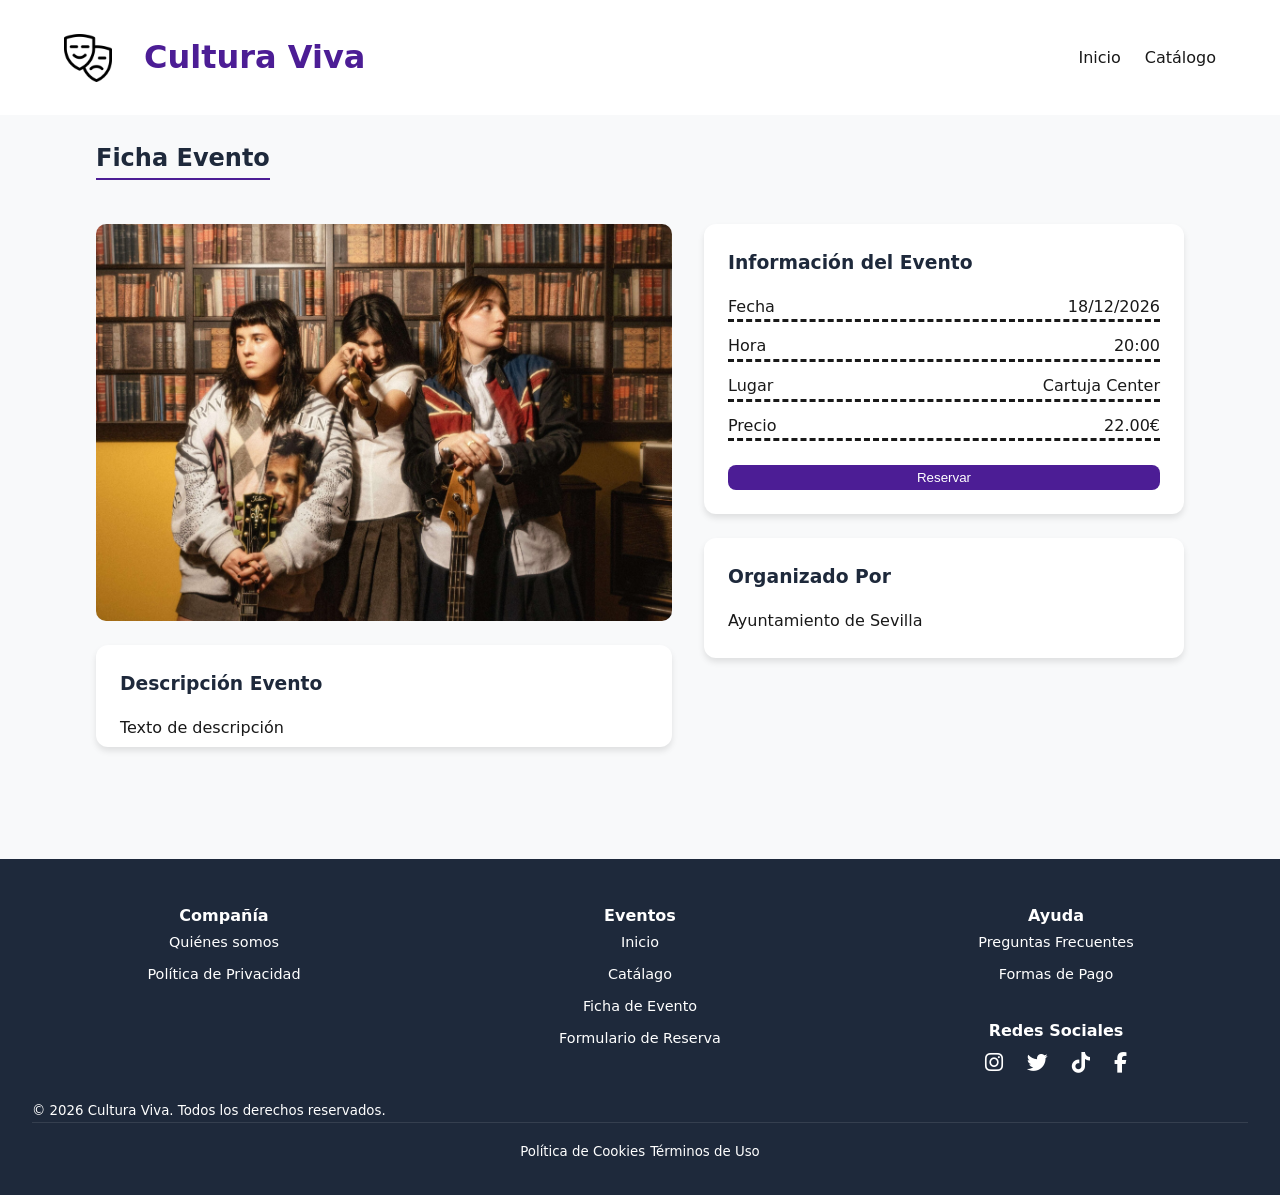
==== evento.html @ 39856b3e "Proyecto" ====
<!doctype html>
<html lang="en">
  <head>
    <meta charset="UTF-8" />
    <meta name="viewport" content="width=device-width, initial-scale=1.0" />
    <title>Cultura Viva</title>
    <link rel="stylesheet" href="./css/styles.css" />
    <link
      rel="stylesheet"
      href="https://cdnjs.cloudflare.com/ajax/libs/font-awesome/6.4.0/css/all.min.css"
    />
  </head>
  <body>
    <!--Header que contiene el titulo de la página web y la barra de navegacion-->
    <header class="header">
      <div class="header-container">
        <div class="title-container">
          <div class="contenido-icono"></div>
          <img src="./img/icono.png" alt="" class="icono" />
          <h1 class="title-web">Cultura Viva</h1>
        </div>

        <!--NavBar enlazado a los dos html de la página-->
        <nav class="main-nav">
          <ul>
            <li><a href="index.html">Inicio</a></li>
            <li><a href="evento.html">Catálogo</a></li>
          </ul>
        </nav>
      </div>
    </header>
    <!--Columna izquierda, contendrá la foto del evento seleccionado por el usuario y la descripción de dicho evento-->
    <main class="main-content">
      <section class="events-section">
        <h2 class="section-title">Ficha Evento</h2>
        <div class="evento-grid-layout">
          <div class="col-evento-izq">
            <img src="img/petunias.jpg" alt="" class="evento-img" />
            <section class="evento-descripcion">
              <h3>Descripción Evento</h3>
              <p>Texto de descripción</p>
            </section>
          </div>

          <div class="col-evento-der">
            <section class="card-info-evento">
              <h3>Información del Evento</h3>
              <ul class="lista-informacion">
                <li><span>Fecha</span> <span>18/12/2026</span></li>
                <li><span>Hora</span> <span>20:00</span></li>
                <li><span>Lugar</span> <span>Cartuja Center</span></li>
                <li><span>Precio</span> <span>22.00€</span></li>
              </ul>
              <button id="boton-reserva" class="bton-primary">Reservar</button>
            </section>

            <section id="formulario-res" class="form-reserva-evento" hidden>
              <h3>Formulario</h3>
              <form class="formulario-reserva">
                <div class="contenido-formulario">
                  <label>Número Entradas</label>
                  <input type="number" id="numero-entradas" min="1" value="1" />
                </div>

                <div class="contenido-formulario">
                  <label>Tipo de Entrada</label>
                  <select id="">
                    <option value="general">General</option>
                    <option value="reducida">Reducida</option>
                  </select>
                </div>

                <div class="contenido-formulario">
                  <label>Correo electrónico</label>
                  <input
                    type="email"
                    id="email-envio"
                    placeholder="correo@gmail.com"
                  />
                </div>

                <button type="submit" class="bton-primary">Comprar</button>
              </form>
            </section>

            <section class="evento-organizador-card">
              <h3>Organizado Por</h3>
              <p>Ayuntamiento de Sevilla</p>
            </section>
          </div>
        </div>
      </section>
    </main>

    <!--Footer de la página divido por columnas Quienes Somos, Mapa de navegacion, Preguntas Frecuentes y Redes Sociales-->
    <footer class="footer">
      <div class="footer-container">
        <div class="footer-column">
          <h4>Compañía</h4>
          <ul>
            <li><a href="#">Quiénes somos</a></li>
            <li><a href="#">Política de Privacidad</a></li>
          </ul>
        </div>
        <div class="footer-column">
          <h4>Eventos</h4>
          <ul>
            <li><a href="index.html">Inicio</a></li>
            <li><a href="#">Catálago</a></li>
            <li><a href="#">Ficha de Evento</a></li>
            <li><a href="#">Formulario de Reserva</a></li>
          </ul>
        </div>
        <div class="footer-column">
          <h4>Ayuda</h4>
          <ul>
            <li><a href="#">Preguntas Frecuentes</a></li>
            <li><a href="#">Formas de Pago</a></li>
          </ul>
          <div class="social-section">
            <h4>Redes Sociales</h4>
            <div class="social-icons">
              <a href="#"><i class="fa-brands fa-instagram"></i></a>
              <a href="#">
                <i class="fa-brands fa-twitter"></i>
              </a>
              <a href="#"><i class="fa-brands fa-tiktok"></i></a>
              <a href="#"><i class="fa-brands fa-facebook-f"></i></a>
            </div>
          </div>
        </div>
      </div>
      <div class="footer-bottom">
        <p>
          <small>
            &copy; 2026 Cultura Viva. Todos los derechos reservados.
          </small>
        </p>
        <div class="footer-bottom-legal">
          <a href="#"><small>Política de Cookies</small></a>
          <a href="#"><small>Términos de Uso</small></a>
        </div>
      </div>
    </footer>
  </body>
</html>
---- css/styles.css ----
@import url(base.css);
@import url(componentes.css);
@import url(responsive.css);
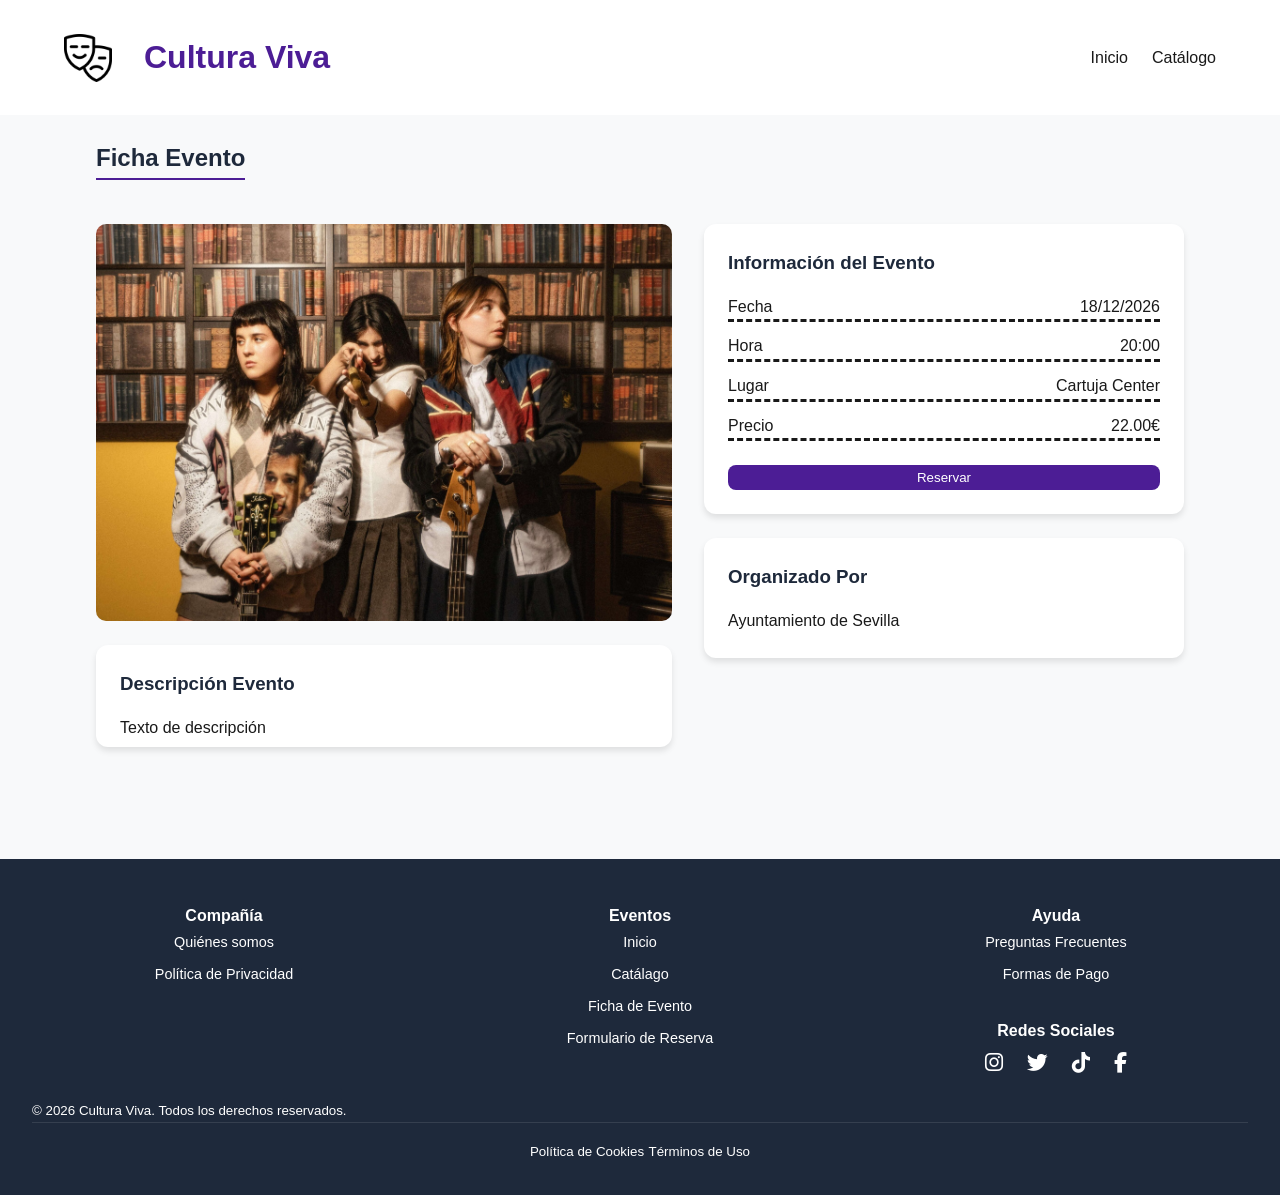
==== commit 5451dd03: "routes, favicon" ====
--- a/evento.html
+++ b/evento.html
@@ -35,7 +35,7 @@
         <h2 class="section-title">Ficha Evento</h2>
         <div class="evento-grid-layout">
           <div class="col-evento-izq">
-            <img src="img/petunias.jpg" alt="" class="evento-img" />
+            <img src="./img/petunias.jpg" alt="" class="evento-img" />
             <section class="evento-descripcion">
               <h3>Descripción Evento</h3>
               <p>Texto de descripción</p>
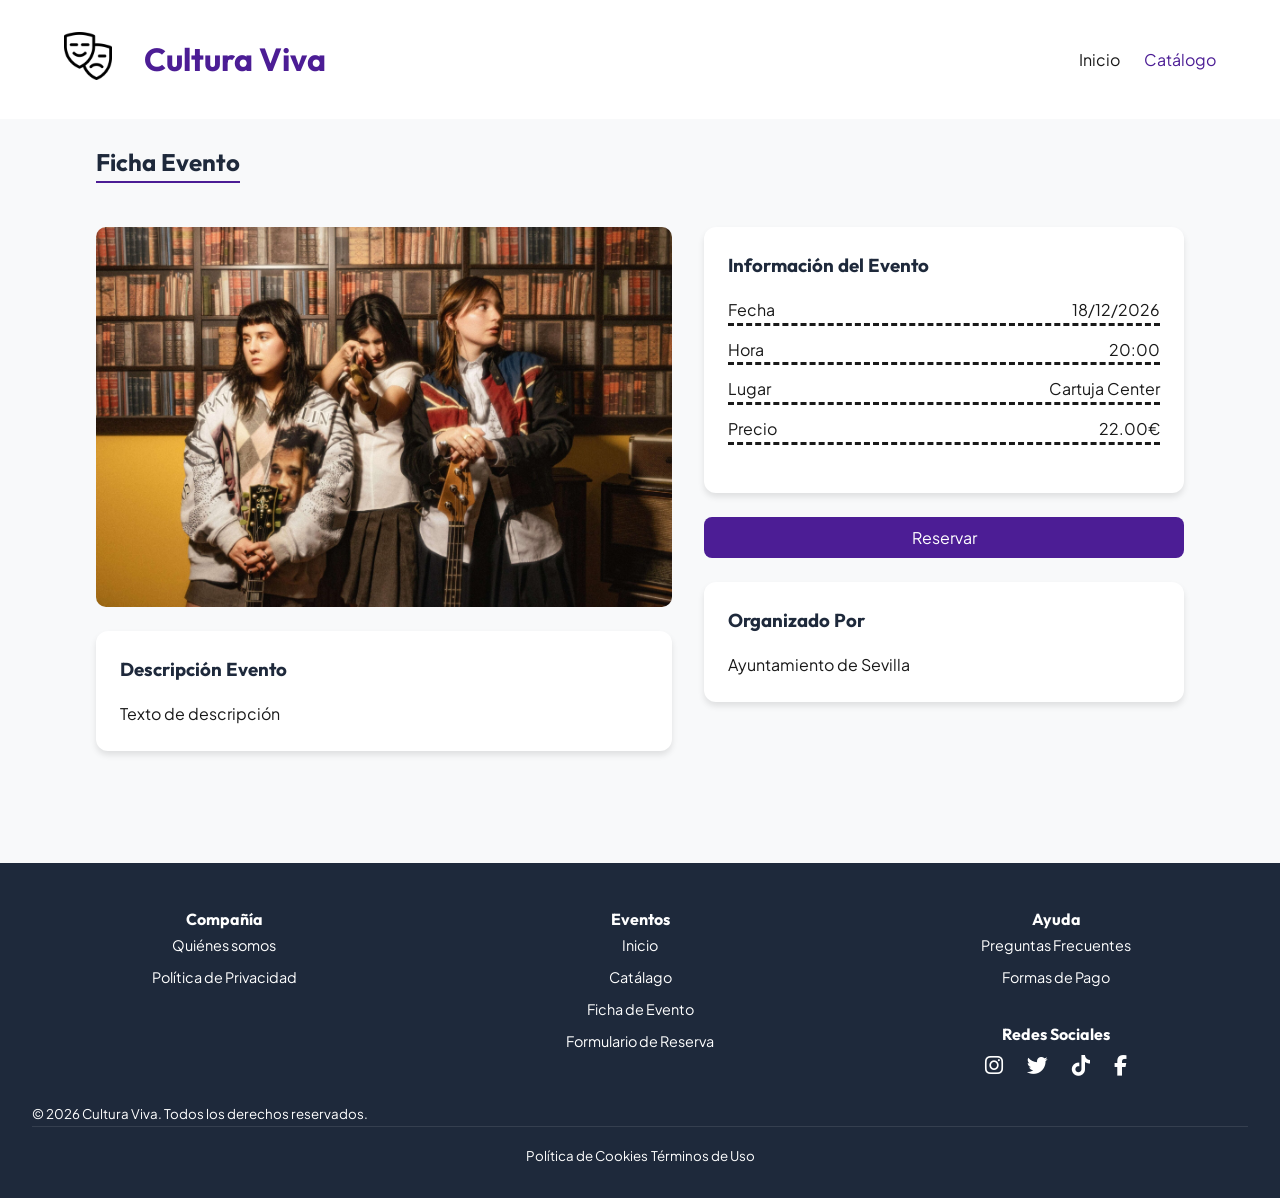
==== commit 8ba4f8fc: "fonts, button, checkbox" ====
--- a/evento.html
+++ b/evento.html
@@ -5,6 +5,17 @@
     <meta name="viewport" content="width=device-width, initial-scale=1.0" />
     <title>Cultura Viva</title>
     <link rel="stylesheet" href="./css/styles.css" />
+    <link rel="icon" type="image/x-icon" href="./icon/favicon.ico" />
+    <link rel="preconnect" href="https://fonts.googleapis.com" />
+    <link rel="preconnect" href="https://fonts.gstatic.com" crossorigin />
+    <link
+      href="https://fonts.googleapis.com/css2?family=Outfit:wght@500;700&family=Plus+Jakarta+Sans:wght@400;500;600&display=swap"
+      rel="stylesheet"
+    />
+    <link
+      rel="stylesheet"
+      href="https://cdnjs.cloudflare.com/ajax/libs/font-awesome/6.4.0/css/all.min.css"
+    />
     <link
       rel="stylesheet"
       href="https://cdnjs.cloudflare.com/ajax/libs/font-awesome/6.4.0/css/all.min.css"
@@ -15,16 +26,18 @@
     <header class="header">
       <div class="header-container">
         <div class="title-container">
-          <div class="contenido-icono"></div>
-          <img src="./img/icono.png" alt="" class="icono" />
+          <div class="contenedor-icono">
+            <a href="index.html">
+              <img src="./img/icono.png" alt="" class="icono" />
+            </a>
+          </div>
           <h1 class="title-web">Cultura Viva</h1>
         </div>
 
-        <!--NavBar enlazado a los dos html de la página-->
         <nav class="main-nav">
           <ul>
-            <li><a href="index.html">Inicio</a></li>
-            <li><a href="evento.html">Catálogo</a></li>
+            <li><a href="./index.html">Inicio</a></li>
+            <li><a href="./evento.html" class="active-nav">Catálogo</a></li>
           </ul>
         </nav>
       </div>
@@ -51,9 +64,12 @@
                 <li><span>Lugar</span> <span>Cartuja Center</span></li>
                 <li><span>Precio</span> <span>22.00€</span></li>
               </ul>
-              <button id="boton-reserva" class="bton-primary">Reservar</button>
+              <!--<button id="boton-reserva" class="bton-primary">Reservar</button>-->
             </section>
-
+            <input type="checkbox" id="boton-reserva" class="bton-primary" />
+            <label for="boton-reserva" class="bton-primary label-boton-reserva"
+              >Reservar</label
+            >
             <section id="formulario-res" class="form-reserva-evento" hidden>
               <h3>Formulario</h3>
               <form class="formulario-reserva">
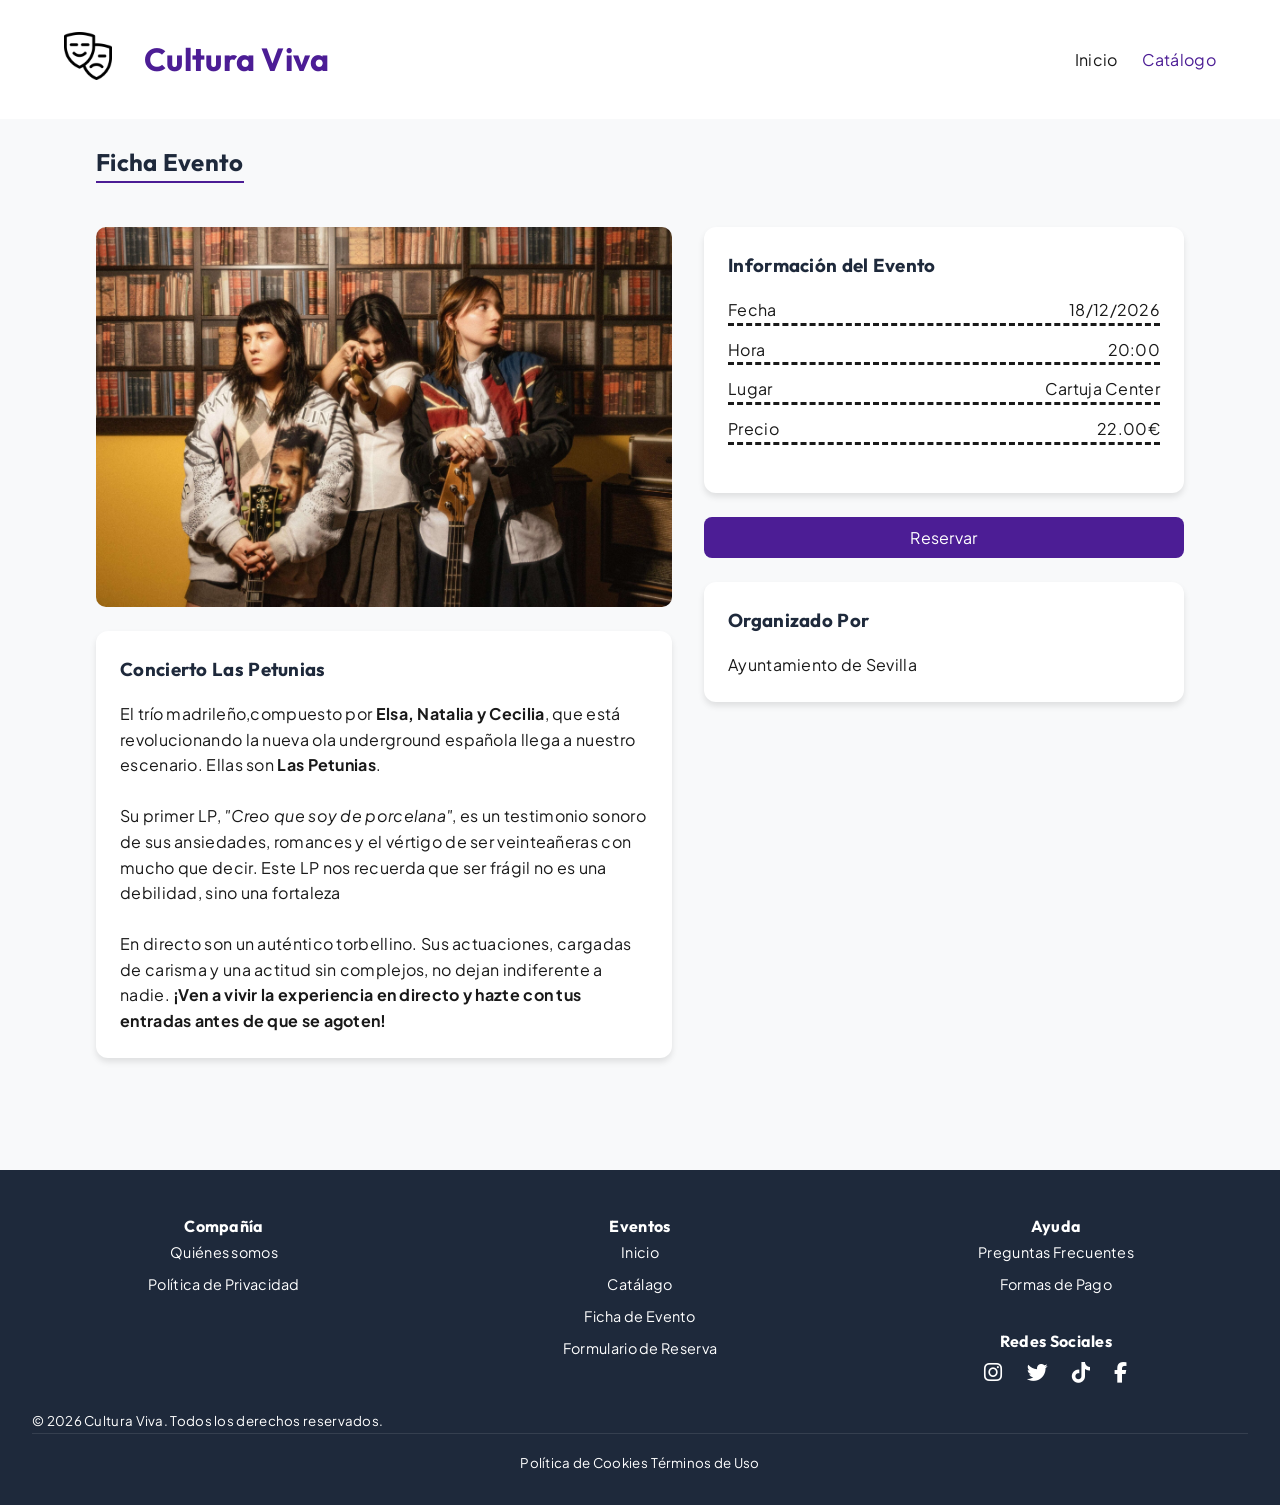
==== commit 5d95745b: "fixes" ====
--- a/evento.html
+++ b/evento.html
@@ -50,8 +50,29 @@
           <div class="col-evento-izq">
             <img src="./img/petunias.jpg" alt="" class="evento-img" />
             <section class="evento-descripcion">
-              <h3>Descripción Evento</h3>
-              <p>Texto de descripción</p>
+              <h3>Concierto Las Petunias</h3>
+              <p>
+                El trío madrileño,compuesto por <b>Elsa, Natalia y Cecilia</b>,
+                que está revolucionando la nueva ola underground española llega
+                a nuestro escenario. Ellas son <b>Las Petunias</b>.
+              </p>
+              <br />
+              <p>
+                Su primer LP, <i>"Creo que soy de porcelana"</i>, es un
+                testimonio sonoro de sus ansiedades, romances y el vértigo de
+                ser veinteañeras con mucho que decir. Este LP nos recuerda que
+                ser frágil no es una debilidad, sino una fortaleza
+              </p>
+              <br />
+              <p>
+                En directo son un auténtico torbellino. Sus actuaciones,
+                cargadas de carisma y una actitud sin complejos, no dejan
+                indiferente a nadie.
+                <b
+                  >¡Ven a vivir la experiencia en directo y hazte con tus
+                  entradas antes de que se agoten!</b
+                >
+              </p>
             </section>
           </div>
 
@@ -64,7 +85,6 @@
                 <li><span>Lugar</span> <span>Cartuja Center</span></li>
                 <li><span>Precio</span> <span>22.00€</span></li>
               </ul>
-              <!--<button id="boton-reserva" class="bton-primary">Reservar</button>-->
             </section>
             <input type="checkbox" id="boton-reserva" class="bton-primary" />
             <label for="boton-reserva" class="bton-primary label-boton-reserva"
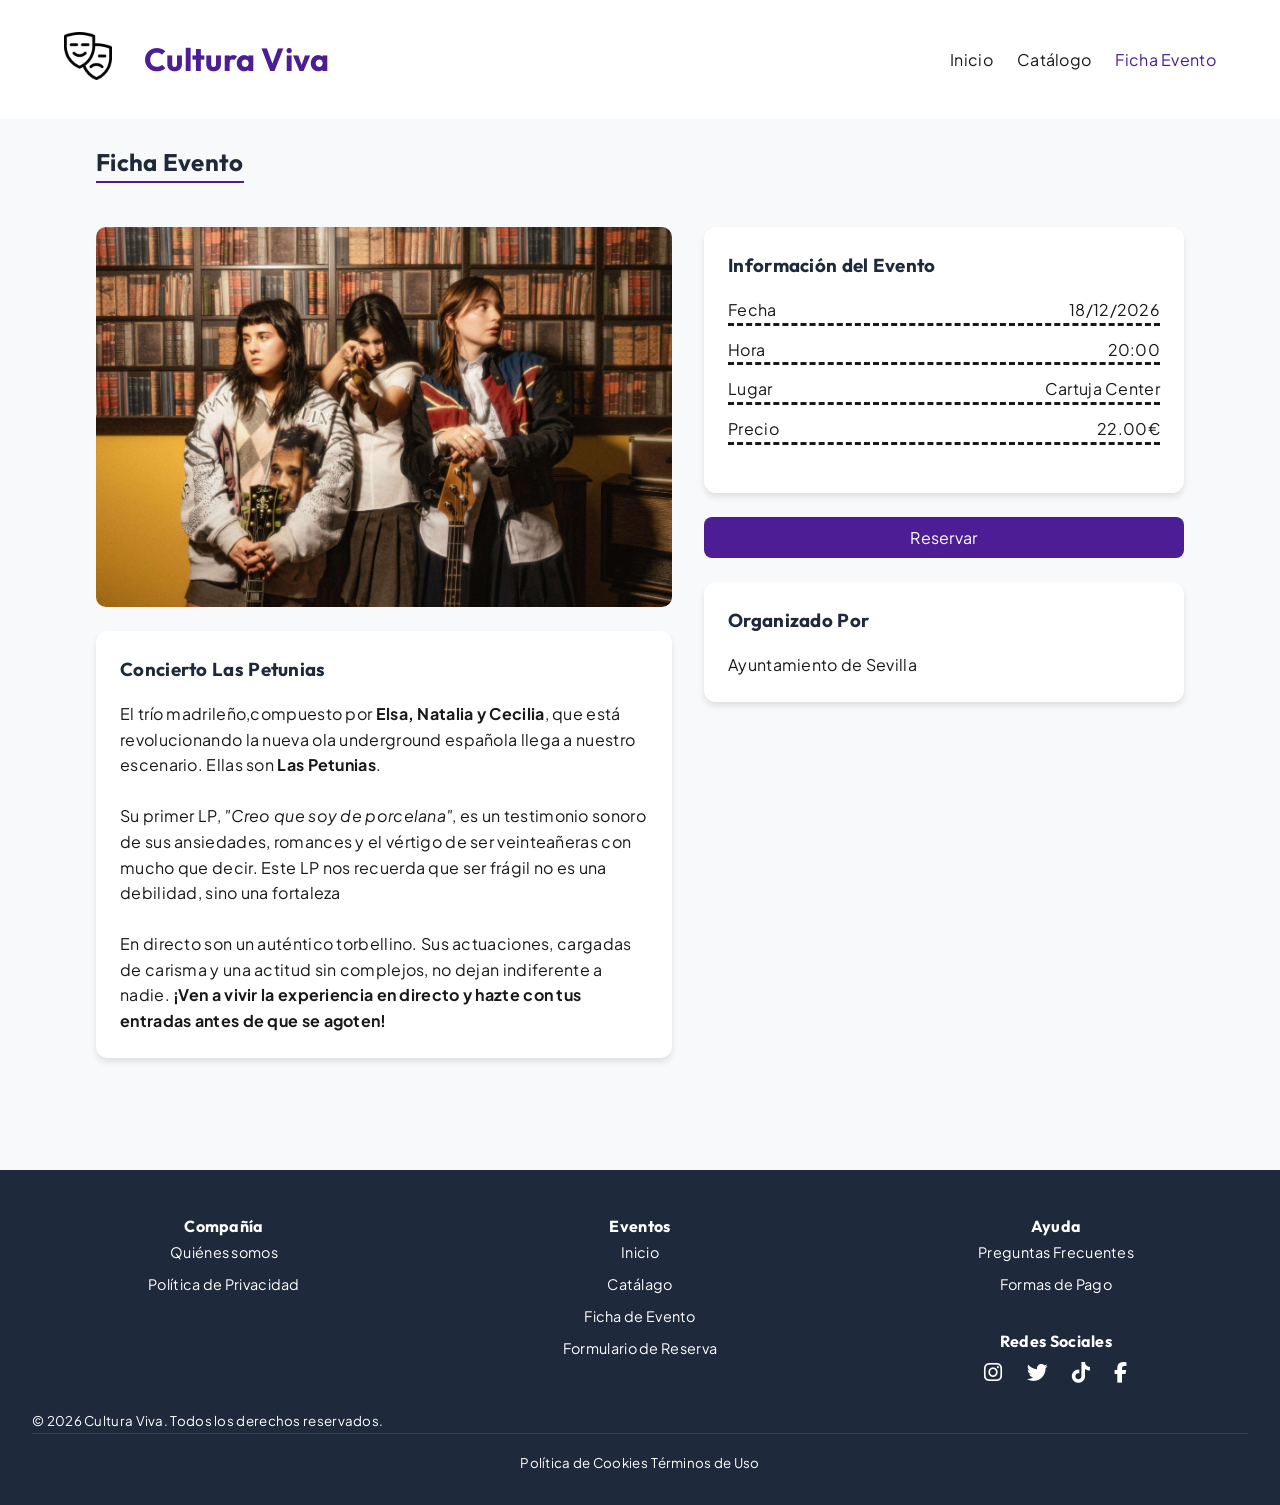
==== commit 74d2b306: "fixes and comments" ====
--- a/evento.html
+++ b/evento.html
@@ -5,21 +5,19 @@
     <meta name="viewport" content="width=device-width, initial-scale=1.0" />
     <title>Cultura Viva</title>
     <link rel="stylesheet" href="./css/styles.css" />
-    <link rel="icon" type="image/x-icon" href="./icon/favicon.ico" />
+    <!--Favicon de la página web-->
+    <link rel="icon" href="./icon/favicon.ico" type="image/x-icon"/>
     <link rel="preconnect" href="https://fonts.googleapis.com" />
+    <!--Fuentes tipográficas provenientes de google fonts-->
     <link rel="preconnect" href="https://fonts.gstatic.com" crossorigin />
     <link
       href="https://fonts.googleapis.com/css2?family=Outfit:wght@500;700&family=Plus+Jakarta+Sans:wght@400;500;600&display=swap"
-      rel="stylesheet"
-    />
+      rel="stylesheet"/>
+
+      <!--cdn para los iconos de redes sociales-->
     <link
       rel="stylesheet"
-      href="https://cdnjs.cloudflare.com/ajax/libs/font-awesome/6.4.0/css/all.min.css"
-    />
-    <link
-      rel="stylesheet"
-      href="https://cdnjs.cloudflare.com/ajax/libs/font-awesome/6.4.0/css/all.min.css"
-    />
+      href="https://cdnjs.cloudflare.com/ajax/libs/font-awesome/6.4.0/css/all.min.css"/>
   </head>
   <body>
     <!--Header que contiene el titulo de la página web y la barra de navegacion-->
@@ -28,7 +26,7 @@
         <div class="title-container">
           <div class="contenedor-icono">
             <a href="index.html">
-              <img src="./img/icono.png" alt="" class="icono" />
+              <img src="./img/icono.png" alt="icono pagina web" class="icono" />
             </a>
           </div>
           <h1 class="title-web">Cultura Viva</h1>
@@ -37,18 +35,20 @@
         <nav class="main-nav">
           <ul>
             <li><a href="./index.html">Inicio</a></li>
-            <li><a href="./evento.html" class="active-nav">Catálogo</a></li>
+            <li><a href="#">Catálogo</a></li>
+            <li><a href="./evento.html" class="active-nav">Ficha Evento</a></li>
           </ul>
         </nav>
       </div>
     </header>
+
     <!--Columna izquierda, contendrá la foto del evento seleccionado por el usuario y la descripción de dicho evento-->
     <main class="main-content">
       <section class="events-section">
         <h2 class="section-title">Ficha Evento</h2>
         <div class="evento-grid-layout">
           <div class="col-evento-izq">
-            <img src="./img/petunias.jpg" alt="" class="evento-img" />
+            <img src="./img/petunias.jpg" alt="imagen evento" class="evento-img" />
             <section class="evento-descripcion">
               <h3>Concierto Las Petunias</h3>
               <p>
@@ -68,14 +68,12 @@
                 En directo son un auténtico torbellino. Sus actuaciones,
                 cargadas de carisma y una actitud sin complejos, no dejan
                 indiferente a nadie.
-                <b
-                  >¡Ven a vivir la experiencia en directo y hazte con tus
-                  entradas antes de que se agoten!</b
-                >
+                <b>¡Ven a vivir la experiencia en directo y hazte con tus
+                  entradas antes de que se agoten!</b>
               </p>
             </section>
           </div>
-
+          <!--Columna derecha, contiene datos sobre la realización del evento como fecha hora lugar y el formulario de reserva-->
           <div class="col-evento-der">
             <section class="card-info-evento">
               <h3>Información del Evento</h3>
@@ -86,10 +84,9 @@
                 <li><span>Precio</span> <span>22.00€</span></li>
               </ul>
             </section>
-            <input type="checkbox" id="boton-reserva" class="bton-primary" />
-            <label for="boton-reserva" class="bton-primary label-boton-reserva"
-              >Reservar</label
-            >
+            <input type="checkbox"  onchange="window.location.href='#formulario-res'" id="boton-reserva" class="bton-primary" />
+            <label for="boton-reserva" class="bton-primary label-boton-reserva">Reservar</label>
+            <!--Formulario de reserva-->
             <section id="formulario-res" class="form-reserva-evento" hidden>
               <h3>Formulario</h3>
               <form class="formulario-reserva">
@@ -143,7 +140,7 @@
           <ul>
             <li><a href="index.html">Inicio</a></li>
             <li><a href="#">Catálago</a></li>
-            <li><a href="#">Ficha de Evento</a></li>
+            <li><a href="evento.html">Ficha de Evento</a></li>
             <li><a href="#">Formulario de Reserva</a></li>
           </ul>
         </div>
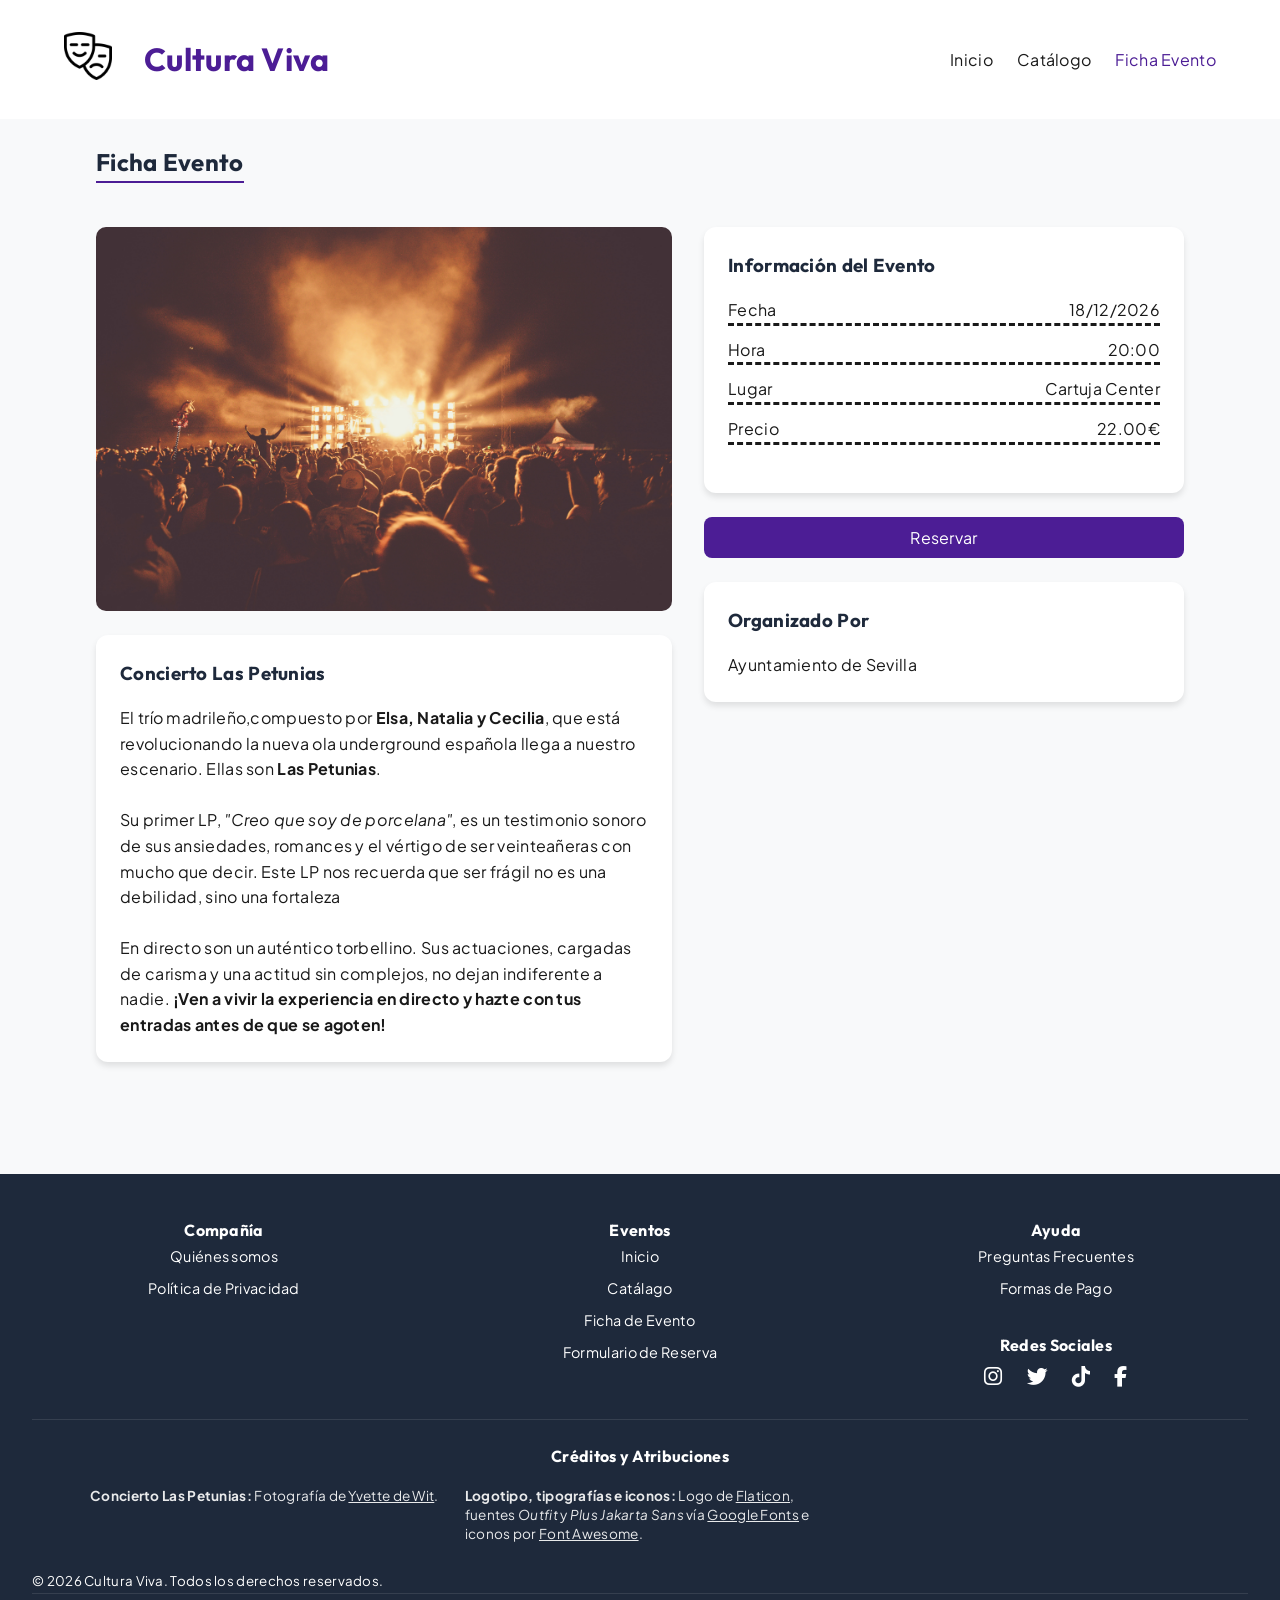
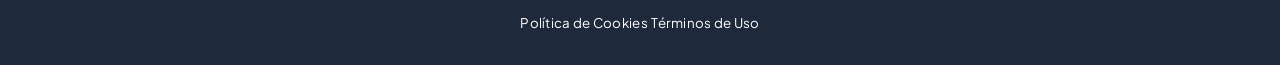
==== commit 8a6f282f: "fix images" ====
--- a/evento.html
+++ b/evento.html
@@ -1,23 +1,25 @@
 <!doctype html>
-<html lang="en">
+<html lang="es">
   <head>
     <meta charset="UTF-8" />
     <meta name="viewport" content="width=device-width, initial-scale=1.0" />
     <title>Cultura Viva</title>
     <link rel="stylesheet" href="./css/styles.css" />
     <!--Favicon de la página web-->
-    <link rel="icon" href="./icon/favicon.ico" type="image/x-icon"/>
+    <link rel="icon" href="./icon/favicon.ico" type="image/x-icon" />
     <link rel="preconnect" href="https://fonts.googleapis.com" />
     <!--Fuentes tipográficas provenientes de google fonts-->
     <link rel="preconnect" href="https://fonts.gstatic.com" crossorigin />
     <link
       href="https://fonts.googleapis.com/css2?family=Outfit:wght@500;700&family=Plus+Jakarta+Sans:wght@400;500;600&display=swap"
-      rel="stylesheet"/>
-
-      <!--cdn para los iconos de redes sociales-->
+      rel="stylesheet"
+    />
+
+    <!--cdn para los iconos de redes sociales-->
     <link
       rel="stylesheet"
-      href="https://cdnjs.cloudflare.com/ajax/libs/font-awesome/6.4.0/css/all.min.css"/>
+      href="https://cdnjs.cloudflare.com/ajax/libs/font-awesome/6.4.0/css/all.min.css"
+    />
   </head>
   <body>
     <!--Header que contiene el titulo de la página web y la barra de navegacion-->
@@ -48,7 +50,11 @@
         <h2 class="section-title">Ficha Evento</h2>
         <div class="evento-grid-layout">
           <div class="col-evento-izq">
-            <img src="./img/petunias.jpg" alt="imagen evento" class="evento-img" />
+            <img
+              src="./img/petunias-unsplash.jpg"
+              alt="imagen evento"
+              class="evento-img"
+            />
             <section class="evento-descripcion">
               <h3>Concierto Las Petunias</h3>
               <p>
@@ -68,8 +74,10 @@
                 En directo son un auténtico torbellino. Sus actuaciones,
                 cargadas de carisma y una actitud sin complejos, no dejan
                 indiferente a nadie.
-                <b>¡Ven a vivir la experiencia en directo y hazte con tus
-                  entradas antes de que se agoten!</b>
+                <b
+                  >¡Ven a vivir la experiencia en directo y hazte con tus
+                  entradas antes de que se agoten!</b
+                >
               </p>
             </section>
           </div>
@@ -84,8 +92,15 @@
                 <li><span>Precio</span> <span>22.00€</span></li>
               </ul>
             </section>
-            <input type="checkbox"  onchange="window.location.href='#formulario-res'" id="boton-reserva" class="bton-primary" />
-            <label for="boton-reserva" class="bton-primary label-boton-reserva">Reservar</label>
+            <input
+              type="checkbox"
+              onchange="window.location.href = '#formulario-res'"
+              id="boton-reserva"
+              class="bton-primary"
+            />
+            <label for="boton-reserva" class="bton-primary label-boton-reserva"
+              >Reservar</label
+            >
             <!--Formulario de reserva-->
             <section id="formulario-res" class="form-reserva-evento" hidden>
               <h3>Formulario</h3>
@@ -154,14 +169,48 @@
             <h4>Redes Sociales</h4>
             <div class="social-icons">
               <a href="#"><i class="fa-brands fa-instagram"></i></a>
-              <a href="#">
-                <i class="fa-brands fa-twitter"></i>
-              </a>
+              <a href="#"><i class="fa-brands fa-twitter"></i></a>
               <a href="#"><i class="fa-brands fa-tiktok"></i></a>
               <a href="#"><i class="fa-brands fa-facebook-f"></i></a>
             </div>
           </div>
         </div>
+      </div>
+      <div class="footer-credits">
+        <h4>Créditos y Atribuciones</h4>
+        <ul class="credits-list">
+          <li>
+            <strong>Concierto Las Petunias:</strong> Fotografía de
+            <a
+              href="https://unsplash.com/es/fotos/mujer-con-vestido-rosa-de-pie-en-el-escenario-YojcweRHhOU"
+              target="_blank"
+              rel="noopener noreferrer"
+              >Yvette de Wit</a
+            >.
+          </li>
+          <li>
+            <strong>Logotipo, tipografías e iconos:</strong> Logo de
+            <a
+              href="https://www.flaticon.es/icono-gratis/cultura_659067"
+              target="_blank"
+              rel="noopener noreferrer"
+              >Flaticon</a
+            >, fuentes <em>Outfit</em> y <em>Plus Jakarta Sans</em> vía
+            <a
+              href="https://google.com"
+              target="_blank"
+              rel="noopener noreferrer"
+              >Google Fonts</a
+            >
+            e iconos por
+            <a
+              href="https://fontawesome.com"
+              target="_blank"
+              rel="noopener noreferrer"
+              >Font Awesome</a
+            >.
+          </li>
+        </ul>
       </div>
       <div class="footer-bottom">
         <p>
